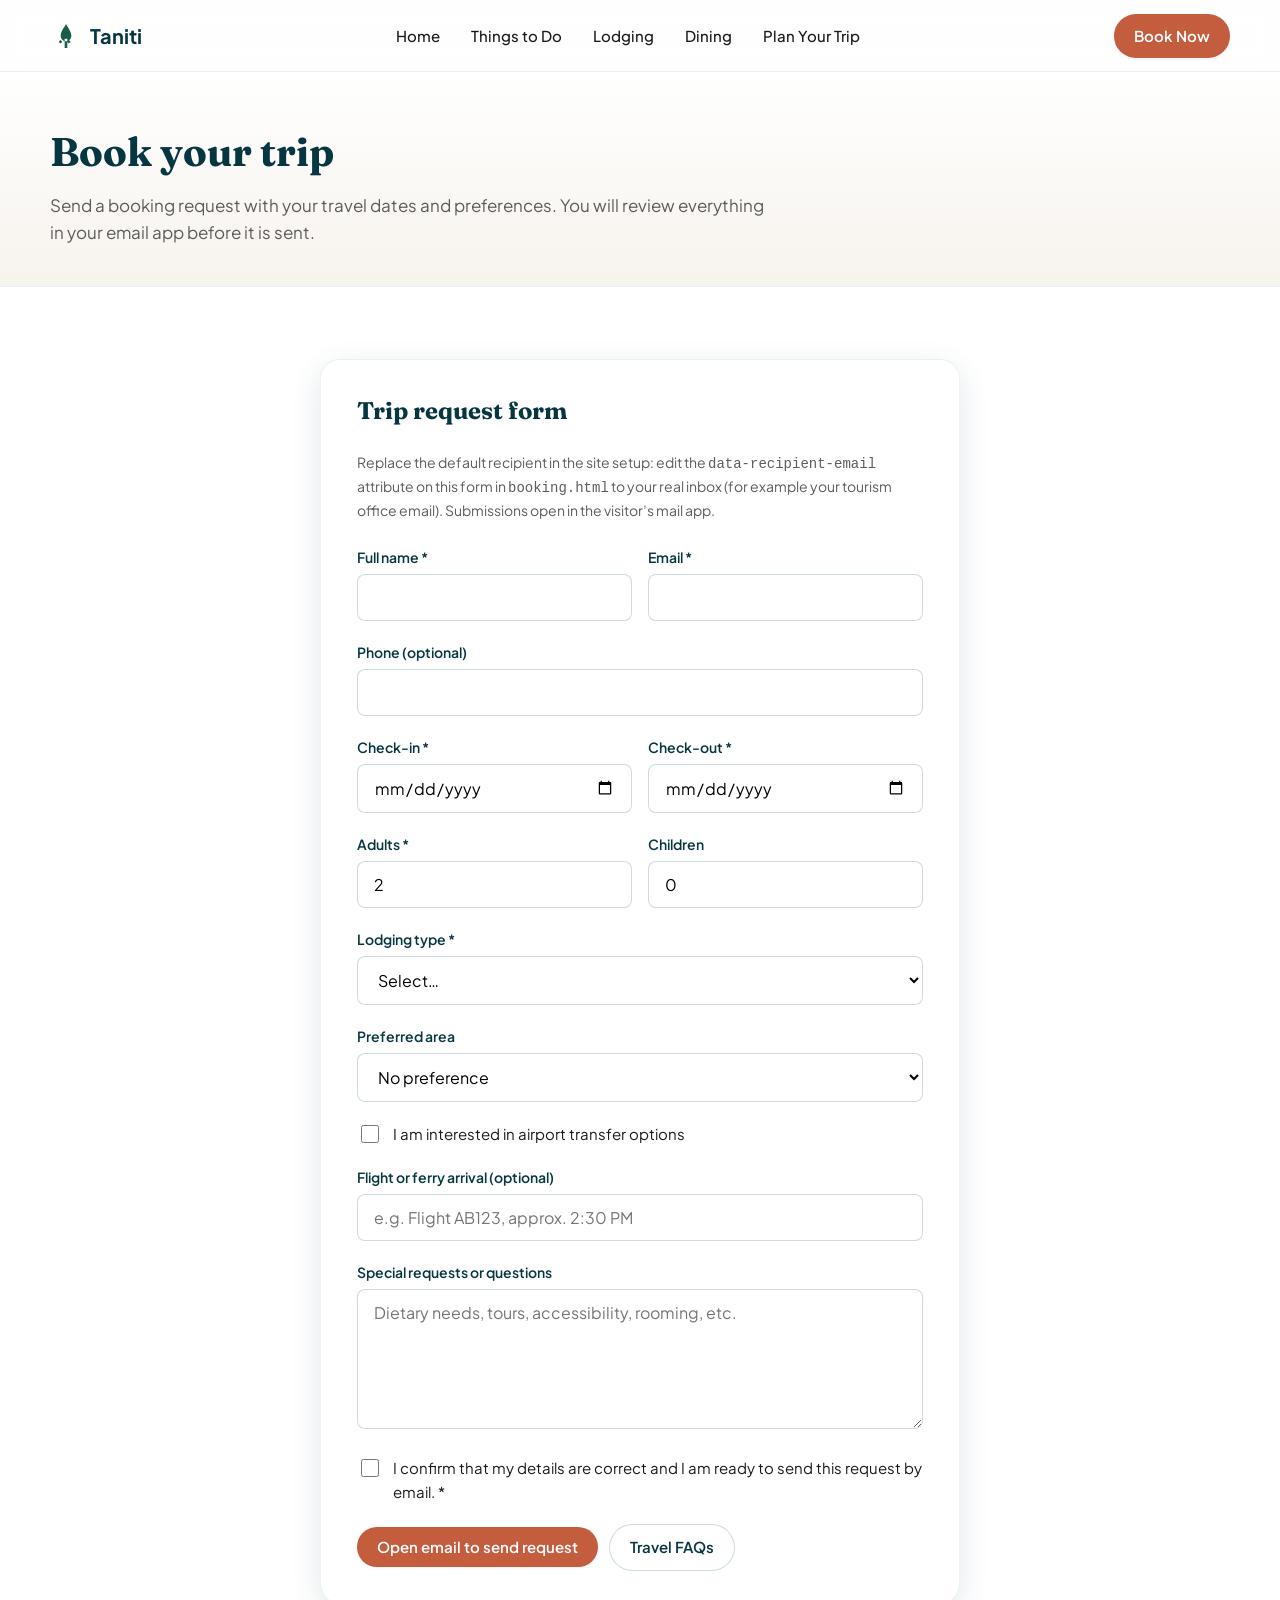
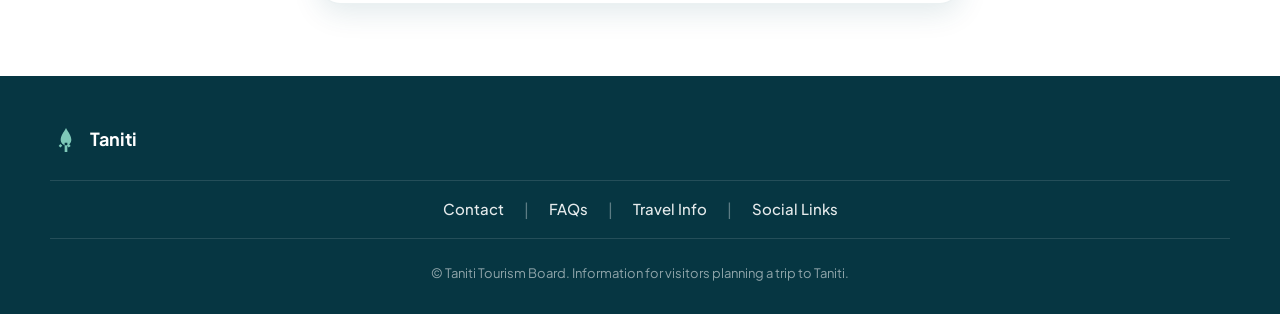
==== booking.html @ 0c88a277 "Add booking form page and wire Book Now to booking.html Made-with: Cursor" ====
<!DOCTYPE html>
<html lang="en">
  <head>
    <meta charset="UTF-8" />
    <meta name="viewport" content="width=device-width, initial-scale=1" />
    <title>Book Your Trip to Taniti — Lodging &amp; Travel Request</title>
    <meta
      name="description"
      content="Request dates, lodging, and airport transfer for your Taniti visit. Submit a booking inquiry to the Taniti Tourism Board."
    />
    <link rel="canonical" href="https://www.taniti.travel/booking.html" />
    <meta property="og:title" content="Book your Taniti trip" />
    <meta property="og:type" content="website" />
    <meta name="theme-color" content="#0c4a5c" />
    <link rel="preconnect" href="https://fonts.googleapis.com" />
    <link rel="preconnect" href="https://fonts.gstatic.com" crossorigin />
    <link
      href="https://fonts.googleapis.com/css2?family=Fraunces:opsz,wght@9..144,500;9..144,600&family=Plus+Jakarta+Sans:wght@400;500;600;700&display=swap"
      rel="stylesheet"
    />
    <link rel="stylesheet" href="css/styles.css" />
  </head>
  <body>
    <a class="skip-link" href="#main">Skip to main content</a>

    <header class="site-header">
      <div class="container header-inner">
        <a class="logo" href="index.html" aria-label="Taniti home">
          <svg class="logo-icon" viewBox="0 0 24 24" fill="currentColor" aria-hidden="true">
            <path
              d="M12 3c-1.5 3-4 5.5-4 9a4 4 0 108 0c0-3.5-2.5-6-4-9zm-1 11h2v7h-2v-7zm-4.5 2.5l1.5 1.2 1.2-1.5-1.5-1.2-1.2 1.5zm9 0l-1.2-1.5-1.5 1.2 1.2 1.5 1.5-1.2z"
            />
          </svg>
          Taniti
        </a>
        <nav class="nav-primary" aria-label="Main">
          <a href="index.html">Home</a>
          <a href="things-to-do.html">Things to Do</a>
          <a href="lodging.html">Lodging</a>
          <a href="dining.html">Dining</a>
          <a href="plan-trip.html">Plan Your Trip</a>
        </nav>
        <div class="header-actions">
          <a class="btn btn-primary" href="booking.html">Book Now</a>
          <button
            type="button"
            class="menu-toggle"
            aria-expanded="false"
            aria-controls="mobile-nav"
            aria-label="Open menu"
          >
            <svg width="22" height="22" viewBox="0 0 24 24" fill="none" stroke="currentColor" stroke-width="2" aria-hidden="true">
              <path d="M4 6h16M4 12h16M4 18h16" />
            </svg>
          </button>
        </div>
      </div>
      <nav id="mobile-nav" class="mobile-drawer" aria-label="Mobile">
        <a href="index.html">Home</a>
        <a href="things-to-do.html">Things to Do</a>
        <a href="lodging.html">Lodging</a>
        <a href="dining.html">Dining</a>
        <a href="plan-trip.html">Plan Your Trip</a>
        <a class="btn btn-primary" href="booking.html" style="margin-top: 0.5rem; text-align: center">Book Now</a>
      </nav>
    </header>

    <main id="main">
      <div class="page-hero">
        <div class="container">
          <h1>Book your trip</h1>
          <p class="lead">
            Send a booking request with your travel dates and preferences. You will review everything in your email app before it is sent.
          </p>
        </div>
      </div>

      <section class="section section-alt" aria-labelledby="booking-form-title">
        <div class="container">
          <div class="booking-form-card">
            <h2 id="booking-form-title" class="prose" style="margin-top: 0; font-family: var(--font-display); color: var(--color-ocean-deep)">
              Trip request form
            </h2>
            <p class="form-hint">
              Replace the default recipient in the site setup: edit the <code>data-recipient-email</code> attribute on this form in
              <code>booking.html</code> to your real inbox (for example your tourism office email). Submissions open in the visitor’s mail app.
            </p>

            <div id="booking-form-alert" class="form-alert" hidden tabindex="-1"></div>

            <!-- Change the email below to where booking requests should go -->
            <form
              id="booking-form"
              data-recipient-email="bookings@taniti.gov"
              novalidate
              aria-describedby="booking-form-title"
            >
              <div class="form-row-2">
                <div class="form-group">
                  <label for="full_name">Full name *</label>
                  <input id="full_name" name="full_name" type="text" autocomplete="name" required maxlength="120" />
                  <span id="full_name-error" class="field-error" hidden></span>
                </div>
                <div class="form-group">
                  <label for="email">Email *</label>
                  <input id="email" name="email" type="email" autocomplete="email" required maxlength="120" />
                  <span id="email-error" class="field-error" hidden></span>
                </div>
              </div>

              <div class="form-group">
                <label for="phone">Phone (optional)</label>
                <input id="phone" name="phone" type="tel" autocomplete="tel" maxlength="40" />
                <span id="phone-error" class="field-error" hidden></span>
              </div>

              <div class="form-row-2">
                <div class="form-group">
                  <label for="check_in">Check-in *</label>
                  <input id="check_in" name="check_in" type="date" required />
                  <span id="check_in-error" class="field-error" hidden></span>
                </div>
                <div class="form-group">
                  <label for="check_out">Check-out *</label>
                  <input id="check_out" name="check_out" type="date" required />
                  <span id="check_out-error" class="field-error" hidden></span>
                </div>
              </div>

              <div class="form-row-2">
                <div class="form-group">
                  <label for="adults">Adults *</label>
                  <input id="adults" name="adults" type="number" min="1" max="20" value="2" required />
                  <span id="adults-error" class="field-error" hidden></span>
                </div>
                <div class="form-group">
                  <label for="children">Children</label>
                  <input id="children" name="children" type="number" min="0" max="20" value="0" />
                  <span id="children-error" class="field-error" hidden></span>
                </div>
              </div>

              <div class="form-group">
                <label for="lodging_type">Lodging type *</label>
                <select id="lodging_type" name="lodging_type" required>
                  <option value="">Select…</option>
                  <option value="Hostel">Hostel</option>
                  <option value="Small hotel / family hotel">Small hotel / family hotel</option>
                  <option value="Bed &amp; breakfast">Bed &amp; breakfast</option>
                  <option value="Mid-range hotel">Mid-range hotel</option>
                  <option value="Resort (four-star)">Resort (four-star)</option>
                  <option value="No preference — please advise">No preference — please advise</option>
                </select>
                <span id="lodging_type-error" class="field-error" hidden></span>
              </div>

              <div class="form-group">
                <label for="area_preference">Preferred area</label>
                <select id="area_preference" name="area_preference">
                  <option value="No preference">No preference</option>
                  <option value="Taniti City / Yellow Leaf Bay">Taniti City / Yellow Leaf Bay</option>
                  <option value="Merritton Landing">Merritton Landing</option>
                  <option value="Near airport">Near airport</option>
                  <option value="Quieter / outside town">Quieter / outside town</option>
                </select>
              </div>

              <div class="form-check">
                <input id="airport_transfer" name="airport_transfer" type="checkbox" value="yes" />
                <label for="airport_transfer">I am interested in airport transfer options</label>
              </div>

              <div class="form-group">
                <label for="arrival_info">Flight or ferry arrival (optional)</label>
                <input
                  id="arrival_info"
                  name="arrival_info"
                  type="text"
                  maxlength="200"
                  placeholder="e.g. Flight AB123, approx. 2:30 PM"
                />
              </div>

              <div class="form-group">
                <label for="requests">Special requests or questions</label>
                <textarea id="requests" name="requests" maxlength="800" placeholder="Dietary needs, tours, accessibility, rooming, etc."></textarea>
              </div>

              <div class="form-check">
                <input id="consent" name="consent" type="checkbox" value="yes" required />
                <label for="consent">I confirm that my details are correct and I am ready to send this request by email. *</label>
              </div>

              <button type="submit" class="btn btn-primary">Open email to send request</button>
              <a class="btn btn-secondary" href="faq.html" style="margin-left: 0.5rem">Travel FAQs</a>
            </form>

            <div id="booking-summary-fallback" class="booking-summary-fallback" hidden>
              <p style="margin: 0 0 0.5rem; font-weight: 600; font-size: 0.875rem">Request summary</p>
              <pre id="booking-summary-text"></pre>
              <button type="button" class="btn btn-secondary" id="booking-copy-summary">Copy request text</button>
            </div>
          </div>
        </div>
      </section>
    </main>

    <footer class="site-footer">
      <div class="container">
        <a class="footer-brand" href="index.html">
          <svg class="logo-icon" viewBox="0 0 24 24" fill="currentColor" aria-hidden="true" style="color: #7ec8b8">
            <path
              d="M12 3c-1.5 3-4 5.5-4 9a4 4 0 108 0c0-3.5-2.5-6-4-9zm-1 11h2v7h-2v-7zm-4.5 2.5l1.5 1.2 1.2-1.5-1.5-1.2-1.2 1.5zm9 0l-1.2-1.5-1.5 1.2 1.2 1.5 1.5-1.2z"
            />
          </svg>
          Taniti
        </a>
        <nav class="footer-nav" aria-label="Footer">
          <a href="contact.html">Contact</a>
          <span class="sep" aria-hidden="true">|</span>
          <a href="faq.html">FAQs</a>
          <span class="sep" aria-hidden="true">|</span>
          <a href="faq.html#travel">Travel Info</a>
          <span class="sep" aria-hidden="true">|</span>
          <a href="contact.html#social">Social Links</a>
        </nav>
        <p class="footer-copy">© Taniti Tourism Board. Information for visitors planning a trip to Taniti.</p>
      </div>
    </footer>

    <script src="js/main.js"></script>
    <script src="js/booking.js"></script>
  </body>
</html>
---- css/styles.css ----
/* Taniti — design system: ocean, sand, jungle, warm accent */
:root {
  --color-ocean: #0c4a5c;
  --color-ocean-deep: #063642;
  --color-sand: #f7f3ed;
  --color-sand-dark: #e8dfd2;
  --color-jungle: #1a5c4a;
  --color-jungle-light: #2d7a62;
  --color-accent: #c45c3e;
  --color-accent-hover: #a84d32;
  --color-text: #1a1a1a;
  --color-text-muted: #5c5c5c;
  --color-white: #ffffff;
  --font-sans: "Plus Jakarta Sans", system-ui, -apple-system, sans-serif;
  --font-display: "Fraunces", Georgia, serif;
  --radius-sm: 8px;
  --radius-md: 14px;
  --radius-lg: 20px;
  --radius-pill: 999px;
  --shadow-sm: 0 1px 3px rgba(12, 74, 92, 0.08);
  --shadow-md: 0 8px 30px rgba(12, 74, 92, 0.12);
  --shadow-lg: 0 20px 50px rgba(12, 74, 92, 0.18);
  --header-height: 72px;
  --transition: 0.22s ease;
}

*,
*::before,
*::after {
  box-sizing: border-box;
}

html {
  scroll-behavior: smooth;
}

@media (prefers-reduced-motion: reduce) {
  html {
    scroll-behavior: auto;
  }

  *,
  *::before,
  *::after {
    animation-duration: 0.01ms !important;
    animation-iteration-count: 1 !important;
    transition-duration: 0.01ms !important;
  }
}

body {
  margin: 0;
  font-family: var(--font-sans);
  font-size: 1rem;
  line-height: 1.6;
  color: var(--color-text);
  background: var(--color-sand);
  -webkit-font-smoothing: antialiased;
}

img {
  max-width: 100%;
  height: auto;
  display: block;
}

a {
  color: var(--color-ocean);
  text-decoration-thickness: 1px;
  text-underline-offset: 0.2em;
}

a:hover {
  color: var(--color-jungle);
}

:focus-visible {
  outline: 3px solid var(--color-jungle-light);
  outline-offset: 2px;
}

.skip-link {
  position: absolute;
  top: -100px;
  left: 1rem;
  z-index: 10000;
  padding: 0.75rem 1.25rem;
  background: var(--color-ocean);
  color: var(--color-white);
  font-weight: 600;
  border-radius: var(--radius-sm);
  text-decoration: none;
}

.skip-link:focus {
  top: 1rem;
}

.container {
  width: min(1180px, 100% - 2rem);
  margin-inline: auto;
}

/* Header */
.site-header {
  position: sticky;
  top: 0;
  z-index: 1000;
  height: var(--header-height);
  background: rgba(255, 255, 255, 0.92);
  backdrop-filter: blur(12px);
  border-bottom: 1px solid rgba(12, 74, 92, 0.08);
}

.header-inner {
  display: flex;
  align-items: center;
  justify-content: space-between;
  height: var(--header-height);
  gap: 1rem;
}

.logo {
  display: flex;
  align-items: center;
  gap: 0.5rem;
  font-weight: 700;
  font-size: 1.25rem;
  color: var(--color-ocean-deep);
  text-decoration: none;
}

.logo:hover {
  color: var(--color-ocean);
}

.logo-icon {
  width: 32px;
  height: 32px;
  color: var(--color-jungle);
}

.nav-primary {
  display: none;
  align-items: center;
  gap: 0.25rem;
}

@media (min-width: 900px) {
  .nav-primary {
    display: flex;
  }
}

.nav-primary a {
  padding: 0.5rem 0.85rem;
  border-radius: var(--radius-pill);
  font-size: 0.9375rem;
  font-weight: 500;
  color: var(--color-text);
  text-decoration: none;
}

.nav-primary a:hover,
.nav-primary a[aria-current="page"] {
  background: var(--color-sand-dark);
  color: var(--color-ocean-deep);
}

.header-actions {
  display: flex;
  align-items: center;
  gap: 0.75rem;
}

.btn {
  display: inline-flex;
  align-items: center;
  justify-content: center;
  gap: 0.5rem;
  padding: 0.65rem 1.25rem;
  font-family: inherit;
  font-size: 0.9375rem;
  font-weight: 600;
  border-radius: var(--radius-pill);
  border: none;
  cursor: pointer;
  text-decoration: none;
  transition: background var(--transition), color var(--transition), transform var(--transition), box-shadow var(--transition);
}

.btn:active {
  transform: scale(0.98);
}

.btn-primary {
  background: var(--color-accent);
  color: var(--color-white);
  box-shadow: var(--shadow-sm);
}

.btn-primary:hover {
  background: var(--color-accent-hover);
  color: var(--color-white);
}

.btn-secondary {
  background: var(--color-white);
  color: var(--color-ocean-deep);
  border: 1px solid rgba(12, 74, 92, 0.2);
}

.btn-secondary:hover {
  background: var(--color-sand);
  border-color: var(--color-ocean);
}

.btn-ghost {
  background: transparent;
  color: var(--color-ocean);
}

.menu-toggle {
  display: flex;
  align-items: center;
  justify-content: center;
  width: 44px;
  height: 44px;
  padding: 0;
  border: none;
  border-radius: var(--radius-sm);
  background: var(--color-sand-dark);
  color: var(--color-ocean-deep);
  cursor: pointer;
}

.menu-toggle[aria-expanded="true"] {
  background: var(--color-ocean);
  color: var(--color-white);
}

@media (min-width: 900px) {
  .menu-toggle {
    display: none;
  }
}

.mobile-drawer {
  display: none;
  position: fixed;
  inset: var(--header-height) 0 0 0;
  background: var(--color-white);
  padding: 1.5rem;
  flex-direction: column;
  gap: 0.25rem;
  z-index: 999;
  overflow-y: auto;
  box-shadow: var(--shadow-lg);
}

.mobile-drawer.is-open {
  display: flex;
}

.mobile-drawer a {
  padding: 0.85rem 1rem;
  border-radius: var(--radius-md);
  font-weight: 600;
  color: var(--color-text);
  text-decoration: none;
}

.mobile-drawer a:hover,
.mobile-drawer a:focus {
  background: var(--color-sand);
}

/* Hero */
.hero {
  position: relative;
  min-height: min(85vh, 720px);
  display: flex;
  align-items: center;
  justify-content: center;
  text-align: center;
  color: var(--color-white);
  padding: 4rem 1rem;
}

.hero-bg {
  position: absolute;
  inset: 0;
  background: var(--color-ocean-deep) center / cover no-repeat;
}

.hero-bg::after {
  content: "";
  position: absolute;
  inset: 0;
  background: linear-gradient(
    180deg,
    rgba(6, 54, 66, 0.45) 0%,
    rgba(6, 54, 66, 0.65) 100%
  );
}

.hero-content {
  position: relative;
  z-index: 1;
  max-width: 720px;
}

.hero h1 {
  margin: 0 0 0.75rem;
  font-family: var(--font-display);
  font-size: clamp(2.25rem, 5vw, 3.75rem);
  font-weight: 600;
  line-height: 1.15;
  letter-spacing: -0.02em;
  text-shadow: 0 2px 24px rgba(0, 0, 0, 0.25);
}

.hero .tagline {
  margin: 0 0 2rem;
  font-size: clamp(1.05rem, 2vw, 1.25rem);
  font-weight: 500;
  opacity: 0.95;
  max-width: 32ch;
  margin-inline: auto;
}

.hero-ctas {
  display: flex;
  flex-wrap: wrap;
  gap: 1rem;
  justify-content: center;
}

.hero-ctas .btn-primary {
  background: var(--color-white);
  color: var(--color-ocean-deep);
}

.hero-ctas .btn-primary:hover {
  background: var(--color-sand);
  color: var(--color-ocean-deep);
}

.hero-ctas .btn-secondary {
  background: transparent;
  color: var(--color-white);
  border-color: rgba(255, 255, 255, 0.55);
}

.hero-ctas .btn-secondary:hover {
  background: rgba(255, 255, 255, 0.12);
  border-color: var(--color-white);
}

/* Category bar */
.category-bar-wrap {
  margin-top: -2.5rem;
  position: relative;
  z-index: 2;
  padding: 0 1rem;
}

.category-bar {
  max-width: 800px;
  margin-inline: auto;
  background: var(--color-white);
  border-radius: var(--radius-lg);
  box-shadow: var(--shadow-md);
  display: flex;
  flex-wrap: wrap;
  align-items: stretch;
  justify-content: space-around;
  padding: 0.5rem;
  gap: 0.25rem;
}

.category-item {
  flex: 1 1 120px;
  min-width: 0;
  display: flex;
  flex-direction: column;
  align-items: center;
  gap: 0.35rem;
  padding: 1rem 0.75rem;
  border-radius: var(--radius-md);
  text-decoration: none;
  color: var(--color-text);
  transition: background var(--transition), transform var(--transition);
}

.category-item:hover,
.category-item:focus-visible {
  background: var(--color-sand);
  transform: translateY(-2px);
}

.category-item svg {
  width: 28px;
  height: 28px;
  color: var(--color-jungle);
}

.category-item span {
  font-size: 0.8125rem;
  font-weight: 600;
}

.category-divider {
  width: 1px;
  background: var(--color-sand-dark);
  align-self: stretch;
  margin: 0.75rem 0;
}

@media (max-width: 600px) {
  .category-divider {
    display: none;
  }
}

/* Sections */
.section {
  padding: 4.5rem 0;
}

.section-alt {
  background: var(--color-white);
}

.section-head {
  text-align: center;
  margin-bottom: 2.75rem;
}

.section-head h2 {
  margin: 0;
  font-family: var(--font-display);
  font-size: clamp(1.75rem, 3vw, 2.25rem);
  font-weight: 600;
  color: var(--color-ocean-deep);
}

.section-head .rule {
  width: 64px;
  height: 3px;
  background: linear-gradient(90deg, var(--color-jungle), var(--color-accent));
  margin: 1rem auto 0;
  border-radius: var(--radius-pill);
}

.section-intro {
  max-width: 72ch;
  margin: 0 auto 2.5rem;
  color: var(--color-text-muted);
  font-size: 1.0625rem;
}

/* Card grids */
.card-grid-3 {
  display: grid;
  grid-template-columns: repeat(3, 1fr);
  gap: 1.5rem;
}

@media (max-width: 768px) {
  .card-grid-3 {
    grid-template-columns: 1fr;
  }
}

.info-card {
  background: var(--color-white);
  border-radius: var(--radius-lg);
  overflow: hidden;
  box-shadow: var(--shadow-sm);
  transition: box-shadow var(--transition), transform var(--transition);
}

.info-card:hover {
  box-shadow: var(--shadow-md);
  transform: translateY(-4px);
}

.info-card figure {
  margin: 0;
  aspect-ratio: 4 / 3;
  overflow: hidden;
}

.info-card img {
  width: 100%;
  height: 100%;
  object-fit: cover;
  transition: transform 0.5s ease;
}

.info-card:hover img {
  transform: scale(1.05);
}

.info-card .card-body {
  padding: 1.25rem 1.35rem 1.5rem;
}

.info-card h3 {
  margin: 0 0 0.35rem;
  font-size: 1.125rem;
  color: var(--color-ocean-deep);
}

.info-card p {
  margin: 0;
  font-size: 0.9375rem;
  color: var(--color-text-muted);
}

.info-card a.card-link {
  display: inline-block;
  margin-top: 0.75rem;
  font-weight: 600;
  font-size: 0.875rem;
  text-decoration: none;
  color: var(--color-jungle);
}

.info-card a.card-link:hover {
  text-decoration: underline;
}

/* Featured split */
.featured-split {
  display: grid;
  grid-template-columns: 1fr 1.35fr;
  gap: 2.5rem;
  align-items: start;
}

@media (max-width: 900px) {
  .featured-split {
    grid-template-columns: 1fr;
  }
}

.featured-aside {
  background: linear-gradient(145deg, var(--color-sand) 0%, var(--color-white) 100%);
  padding: 2rem;
  border-radius: var(--radius-lg);
  box-shadow: var(--shadow-sm);
  border: 1px solid rgba(12, 74, 92, 0.06);
}

.featured-aside h3 {
  margin: 0 0 1rem;
  font-size: 1.25rem;
  color: var(--color-ocean-deep);
}

.featured-aside ul {
  margin: 0 0 1.5rem;
  padding-left: 1.25rem;
  color: var(--color-text-muted);
}

.featured-aside li {
  margin-bottom: 0.5rem;
}

.featured-aside li a {
  font-weight: 600;
  color: var(--color-ocean);
  text-decoration: none;
}

.featured-aside li a:hover {
  text-decoration: underline;
}

.mini-card-grid {
  display: grid;
  grid-template-columns: repeat(3, 1fr);
  gap: 1rem;
}

@media (max-width: 768px) {
  .mini-card-grid {
    grid-template-columns: 1fr;
  }
}

.mini-card {
  background: var(--color-white);
  border-radius: var(--radius-md);
  overflow: hidden;
  box-shadow: var(--shadow-sm);
  transition: box-shadow var(--transition), transform var(--transition);
}

.mini-card:hover {
  box-shadow: var(--shadow-md);
  transform: translateY(-2px);
}

.mini-card figure {
  margin: 0;
  aspect-ratio: 1;
  overflow: hidden;
}

.mini-card img {
  width: 100%;
  height: 100%;
  object-fit: cover;
}

.mini-card .mini-body {
  padding: 0.85rem 1rem 1.1rem;
}

.mini-card h4 {
  margin: 0 0 0.25rem;
  font-size: 0.9375rem;
}

.mini-card p {
  margin: 0;
  font-size: 0.8125rem;
  color: var(--color-text-muted);
}

/* Content pages */
.page-hero {
  padding: 3rem 0 2.5rem;
  background: linear-gradient(180deg, var(--color-white) 0%, var(--color-sand) 100%);
  border-bottom: 1px solid rgba(12, 74, 92, 0.08);
}

.page-hero h1 {
  margin: 0 0 0.5rem;
  font-family: var(--font-display);
  font-size: clamp(1.85rem, 3.5vw, 2.5rem);
  color: var(--color-ocean-deep);
}

.page-hero .lead {
  margin: 0;
  max-width: 60ch;
  color: var(--color-text-muted);
  font-size: 1.0625rem;
}

.prose {
  max-width: 72ch;
}

.prose h2 {
  font-family: var(--font-display);
  font-size: 1.5rem;
  color: var(--color-ocean-deep);
  margin: 2.25rem 0 0.75rem;
}

.prose h2:first-child {
  margin-top: 0;
}

.prose p {
  margin: 0 0 1rem;
  color: var(--color-text);
}

.prose ul {
  margin: 0 0 1rem;
  padding-left: 1.25rem;
  color: var(--color-text);
}

.prose li {
  margin-bottom: 0.35rem;
}

.content-with-media {
  display: grid;
  grid-template-columns: 1fr 1fr;
  gap: 2rem;
  align-items: start;
  margin: 2rem 0;
}

@media (max-width: 768px) {
  .content-with-media {
    grid-template-columns: 1fr;
  }
}

.media-round {
  border-radius: var(--radius-lg);
  overflow: hidden;
  box-shadow: var(--shadow-md);
}

.media-round img {
  width: 100%;
  aspect-ratio: 4 / 3;
  object-fit: cover;
}

/* FAQ */
.faq-list {
  max-width: 800px;
  margin: 0 auto;
}

.faq-item {
  border-bottom: 1px solid rgba(12, 74, 92, 0.1);
}

.faq-item button {
  width: 100%;
  display: flex;
  align-items: center;
  justify-content: space-between;
  gap: 1rem;
  padding: 1.15rem 0;
  font-family: inherit;
  font-size: 1rem;
  font-weight: 600;
  text-align: left;
  background: none;
  border: none;
  color: var(--color-ocean-deep);
  cursor: pointer;
}

.faq-item button:hover {
  color: var(--color-jungle);
}

.faq-item button .chevron {
  flex-shrink: 0;
  transition: transform var(--transition);
}

.faq-item button[aria-expanded="true"] .chevron {
  transform: rotate(180deg);
}

.faq-panel {
  padding: 0 0 1.15rem;
  color: var(--color-text-muted);
  display: none;
}

.faq-panel.is-open {
  display: block;
}

/* Contact */
.contact-grid {
  display: grid;
  grid-template-columns: 1fr 1fr;
  gap: 2.5rem;
}

@media (max-width: 768px) {
  .contact-grid {
    grid-template-columns: 1fr;
  }
}

.form-group {
  margin-bottom: 1.25rem;
}

.form-group label {
  display: block;
  font-weight: 600;
  font-size: 0.875rem;
  margin-bottom: 0.35rem;
  color: var(--color-ocean-deep);
}

.form-group input,
.form-group textarea {
  width: 100%;
  padding: 0.75rem 1rem;
  font-family: inherit;
  font-size: 1rem;
  border: 1px solid rgba(12, 74, 92, 0.2);
  border-radius: var(--radius-sm);
  background: var(--color-white);
}

.form-group textarea {
  min-height: 140px;
  resize: vertical;
}

.form-group select {
  width: 100%;
  padding: 0.75rem 1rem;
  font-family: inherit;
  font-size: 1rem;
  border: 1px solid rgba(12, 74, 92, 0.2);
  border-radius: var(--radius-sm);
  background: var(--color-white);
  cursor: pointer;
}

.form-group input:focus,
.form-group textarea:focus,
.form-group select:focus {
  outline: none;
  border-color: var(--color-jungle);
  box-shadow: 0 0 0 3px rgba(26, 92, 74, 0.2);
}

.form-group input.is-invalid,
.form-group select.is-invalid,
.form-group textarea.is-invalid {
  border-color: #b42318;
}

.field-error {
  display: block;
  margin-top: 0.35rem;
  font-size: 0.8125rem;
  font-weight: 600;
  color: #b42318;
}

.field-error[hidden] {
  display: none;
}

.form-alert {
  padding: 1rem 1.25rem;
  border-radius: var(--radius-md);
  font-size: 0.9375rem;
  font-weight: 500;
  margin-bottom: 1.25rem;
  outline: none;
}

.form-alert--error {
  background: #fef3f2;
  color: #7a271a;
  border: 1px solid #fecdca;
}

.form-alert--success {
  background: #ecfdf3;
  color: #054f31;
  border: 1px solid #a6f4c5;
}

.form-row-2 {
  display: grid;
  grid-template-columns: 1fr 1fr;
  gap: 1rem;
}

@media (max-width: 600px) {
  .form-row-2 {
    grid-template-columns: 1fr;
  }
}

.booking-form-card {
  max-width: 640px;
  margin: 0 auto;
  background: var(--color-white);
  padding: 2rem 2.25rem;
  border-radius: var(--radius-lg);
  box-shadow: var(--shadow-md);
  border: 1px solid rgba(12, 74, 92, 0.08);
}

.booking-form-card .form-hint {
  font-size: 0.875rem;
  color: var(--color-text-muted);
  margin: 0 0 1.5rem;
}

.booking-summary-fallback {
  margin-top: 1.5rem;
  padding: 1rem;
  background: var(--color-sand);
  border-radius: var(--radius-md);
  border: 1px solid rgba(12, 74, 92, 0.1);
}

.booking-summary-fallback pre {
  margin: 0 0 1rem;
  white-space: pre-wrap;
  word-break: break-word;
  font-size: 0.8125rem;
  line-height: 1.5;
  max-height: 220px;
  overflow: auto;
}

.form-check {
  display: flex;
  align-items: flex-start;
  gap: 0.65rem;
  margin-bottom: 1.25rem;
}

.form-check input {
  width: 1.15rem;
  height: 1.15rem;
  margin-top: 0.2rem;
  flex-shrink: 0;
}

.form-check label {
  font-size: 0.9375rem;
  color: var(--color-text);
  cursor: pointer;
}

.social-links {
  display: flex;
  flex-wrap: wrap;
  gap: 0.75rem;
  margin-top: 1rem;
}

.social-links a {
  display: inline-flex;
  align-items: center;
  padding: 0.5rem 1rem;
  background: var(--color-white);
  border-radius: var(--radius-pill);
  font-size: 0.875rem;
  font-weight: 600;
  text-decoration: none;
  color: var(--color-ocean);
  border: 1px solid rgba(12, 74, 92, 0.12);
  box-shadow: var(--shadow-sm);
}

.social-links a:hover {
  border-color: var(--color-jungle);
  color: var(--color-jungle);
}

/* Footer */
.site-footer {
  background: var(--color-ocean-deep);
  color: rgba(255, 255, 255, 0.88);
  padding: 3rem 0 2rem;
  margin-top: 0;
}

.site-footer .footer-brand {
  display: flex;
  align-items: center;
  gap: 0.5rem;
  font-weight: 700;
  font-size: 1.125rem;
  color: var(--color-white);
  text-decoration: none;
  margin-bottom: 1.5rem;
}

.site-footer .footer-brand:hover {
  color: var(--color-sand);
}

.footer-nav {
  display: flex;
  flex-wrap: wrap;
  justify-content: center;
  gap: 0.5rem 1.25rem;
  padding: 1rem 0;
  border-top: 1px solid rgba(255, 255, 255, 0.12);
  border-bottom: 1px solid rgba(255, 255, 255, 0.12);
}

.footer-nav a {
  color: rgba(255, 255, 255, 0.9);
  text-decoration: none;
  font-weight: 500;
  font-size: 0.9375rem;
}

.footer-nav a:hover {
  color: var(--color-white);
  text-decoration: underline;
}

.footer-nav .sep {
  color: rgba(255, 255, 255, 0.35);
  user-select: none;
}

@media (max-width: 500px) {
  .footer-nav .sep {
    display: none;
  }
}

.footer-copy {
  text-align: center;
  margin: 1.5rem 0 0;
  font-size: 0.8125rem;
  color: rgba(255, 255, 255, 0.55);
}
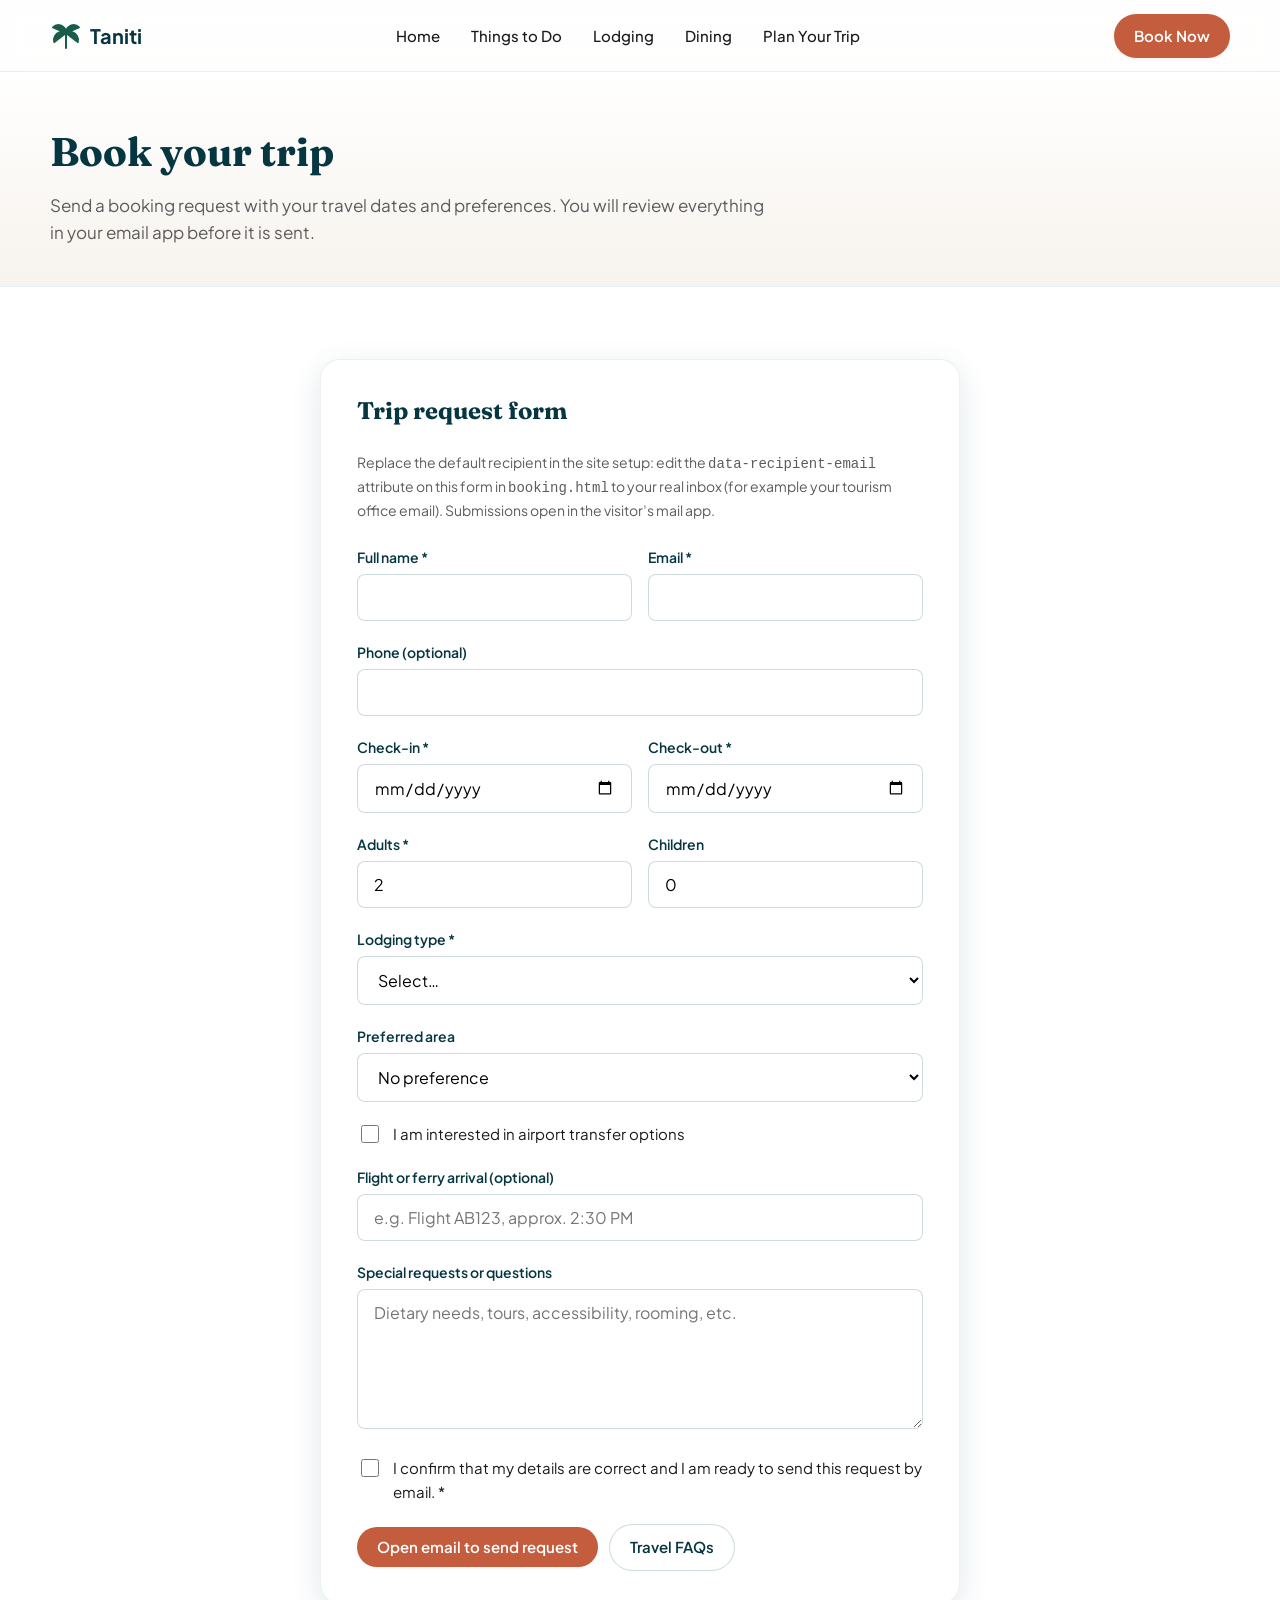
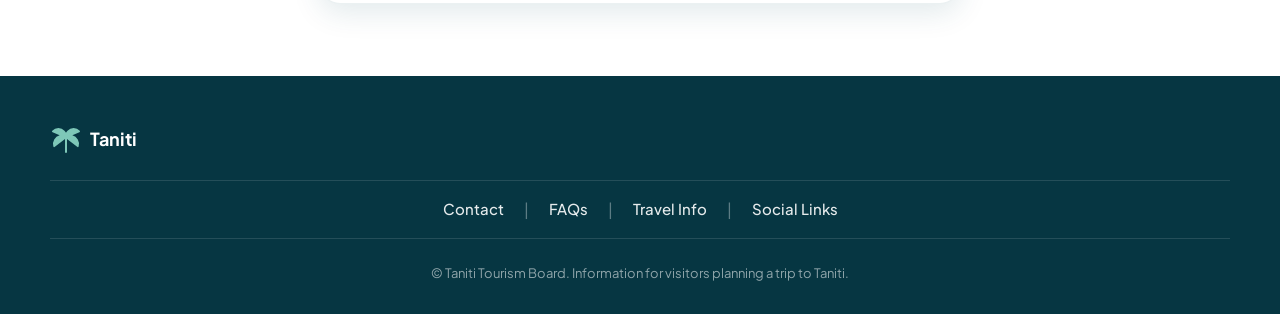
==== commit ea450962: "Mobile nav overlay, palm logo, category bar fork and car icons Made-with: Cursor" ====
--- a/booking.html
+++ b/booking.html
@@ -26,9 +26,9 @@
     <header class="site-header">
       <div class="container header-inner">
         <a class="logo" href="index.html" aria-label="Taniti home">
-          <svg class="logo-icon" viewBox="0 0 24 24" fill="currentColor" aria-hidden="true">
+          <svg class="logo-icon" viewBox="0 0 256 256" fill="currentColor" aria-hidden="true">
             <path
-              d="M12 3c-1.5 3-4 5.5-4 9a4 4 0 108 0c0-3.5-2.5-6-4-9zm-1 11h2v7h-2v-7zm-4.5 2.5l1.5 1.2 1.2-1.5-1.5-1.2-1.2 1.5zm9 0l-1.2-1.5-1.5 1.2 1.2 1.5 1.5-1.2z"
+              d="M239.84 60.33a8 8 0 0 1-4.65 5.75L179 90.55a71.42 71.42 0 0 1 43.36 33.21a70.64 70.64 0 0 1 7.2 54.32a8 8 0 0 1-12.56 4.28l-81-61.68V224a8 8 0 0 1-16 0V120.68l-81 61.68a8 8 0 0 1-12.57-4.28a70.64 70.64 0 0 1 7.2-54.32A71.42 71.42 0 0 1 77 90.55L20.81 66.08a8 8 0 0 1-2.6-12.85a66.86 66.86 0 0 1 97.74 0a72.2 72.2 0 0 1 12 17a72.2 72.2 0 0 1 12.05-17a66.86 66.86 0 0 1 97.74 0a8 8 0 0 1 2.1 7.1"
             />
           </svg>
           Taniti
@@ -55,15 +55,17 @@
           </button>
         </div>
       </div>
-      <nav id="mobile-nav" class="mobile-drawer" aria-label="Mobile">
-        <a href="index.html">Home</a>
-        <a href="things-to-do.html">Things to Do</a>
-        <a href="lodging.html">Lodging</a>
-        <a href="dining.html">Dining</a>
-        <a href="plan-trip.html">Plan Your Trip</a>
-        <a class="btn btn-primary" href="booking.html" style="margin-top: 0.5rem; text-align: center">Book Now</a>
-      </nav>
     </header>
+
+    <div id="mobile-nav-backdrop" class="mobile-nav-backdrop" aria-hidden="true"></div>
+    <nav id="mobile-nav" class="mobile-drawer" aria-label="Mobile">
+      <a href="index.html">Home</a>
+      <a href="things-to-do.html">Things to Do</a>
+      <a href="lodging.html">Lodging</a>
+      <a href="dining.html">Dining</a>
+      <a href="plan-trip.html">Plan Your Trip</a>
+      <a class="btn btn-primary mobile-drawer-cta" href="booking.html">Book Now</a>
+    </nav>
 
     <main id="main">
       <div class="page-hero">
@@ -208,9 +210,9 @@
     <footer class="site-footer">
       <div class="container">
         <a class="footer-brand" href="index.html">
-          <svg class="logo-icon" viewBox="0 0 24 24" fill="currentColor" aria-hidden="true" style="color: #7ec8b8">
+          <svg class="logo-icon" viewBox="0 0 256 256" fill="currentColor" aria-hidden="true" style="color: #7ec8b8">
             <path
-              d="M12 3c-1.5 3-4 5.5-4 9a4 4 0 108 0c0-3.5-2.5-6-4-9zm-1 11h2v7h-2v-7zm-4.5 2.5l1.5 1.2 1.2-1.5-1.5-1.2-1.2 1.5zm9 0l-1.2-1.5-1.5 1.2 1.2 1.5 1.5-1.2z"
+              d="M239.84 60.33a8 8 0 0 1-4.65 5.75L179 90.55a71.42 71.42 0 0 1 43.36 33.21a70.64 70.64 0 0 1 7.2 54.32a8 8 0 0 1-12.56 4.28l-81-61.68V224a8 8 0 0 1-16 0V120.68l-81 61.68a8 8 0 0 1-12.57-4.28a70.64 70.64 0 0 1 7.2-54.32A71.42 71.42 0 0 1 77 90.55L20.81 66.08a8 8 0 0 1-2.6-12.85a66.86 66.86 0 0 1 97.74 0a72.2 72.2 0 0 1 12 17a72.2 72.2 0 0 1 12.05-17a66.86 66.86 0 0 1 97.74 0a8 8 0 0 1 2.1 7.1"
             />
           </svg>
           Taniti
--- a/css/styles.css
+++ b/css/styles.css
@@ -226,35 +226,103 @@
   justify-content: center;
   width: 44px;
   height: 44px;
+  min-width: 44px;
+  min-height: 44px;
   padding: 0;
-  border: none;
+  border: 1px solid rgba(12, 74, 92, 0.2);
   border-radius: var(--radius-sm);
   background: var(--color-sand-dark);
   color: var(--color-ocean-deep);
   cursor: pointer;
+  box-shadow: var(--shadow-sm);
+}
+
+.menu-toggle svg {
+  flex-shrink: 0;
 }
 
 .menu-toggle[aria-expanded="true"] {
   background: var(--color-ocean);
+  border-color: var(--color-ocean);
   color: var(--color-white);
+}
+
+@media (max-width: 899px) {
+  .header-inner {
+    gap: 0.65rem;
+  }
+
+  .header-inner .logo {
+    min-width: 0;
+  }
+
+  .header-actions {
+    flex-shrink: 0;
+    gap: 0.45rem;
+  }
+
+  .header-actions .btn-primary {
+    padding: 0.5rem 0.85rem;
+    font-size: 0.8125rem;
+  }
 }
 
 @media (min-width: 900px) {
   .menu-toggle {
     display: none;
   }
+
+  .mobile-nav-backdrop,
+  .mobile-nav-backdrop.is-active {
+    display: none !important;
+  }
+
+  .mobile-drawer,
+  .mobile-drawer.is-open {
+    display: none !important;
+  }
+
+  body.mobile-nav-open {
+    overflow: visible;
+  }
+}
+
+body.mobile-nav-open {
+  overflow: hidden;
+}
+
+.mobile-nav-backdrop {
+  display: none;
+  position: fixed;
+  inset: var(--header-height) 0 0 0;
+  z-index: 900;
+  background: rgba(6, 54, 66, 0.42);
+  -webkit-backdrop-filter: blur(3px);
+  backdrop-filter: blur(3px);
+}
+
+.mobile-nav-backdrop.is-active {
+  display: block;
 }
 
 .mobile-drawer {
   display: none;
   position: fixed;
-  inset: var(--header-height) 0 0 0;
+  left: 0;
+  right: 0;
+  top: var(--header-height);
+  bottom: 0;
+  z-index: 910;
+  max-height: calc(100vh - var(--header-height));
+  padding: 1rem 1.25rem;
+  padding-bottom: max(1.25rem, env(safe-area-inset-bottom, 0px));
   background: var(--color-white);
-  padding: 1.5rem;
+  border-top: 1px solid rgba(12, 74, 92, 0.1);
   flex-direction: column;
-  gap: 0.25rem;
-  z-index: 999;
+  gap: 0.2rem;
+  overflow-x: hidden;
   overflow-y: auto;
+  -webkit-overflow-scrolling: touch;
   box-shadow: var(--shadow-lg);
 }
 
@@ -262,17 +330,24 @@
   display: flex;
 }
 
-.mobile-drawer a {
-  padding: 0.85rem 1rem;
+.mobile-drawer a:not(.btn) {
+  padding: 0.9rem 1rem;
   border-radius: var(--radius-md);
   font-weight: 600;
+  font-size: 1rem;
   color: var(--color-text);
   text-decoration: none;
 }
 
-.mobile-drawer a:hover,
-.mobile-drawer a:focus {
+.mobile-drawer a:not(.btn):hover,
+.mobile-drawer a:not(.btn):focus {
   background: var(--color-sand);
+}
+
+.mobile-drawer .mobile-drawer-cta {
+  margin-top: 0.75rem;
+  text-align: center;
+  align-self: stretch;
 }
 
 /* Hero */
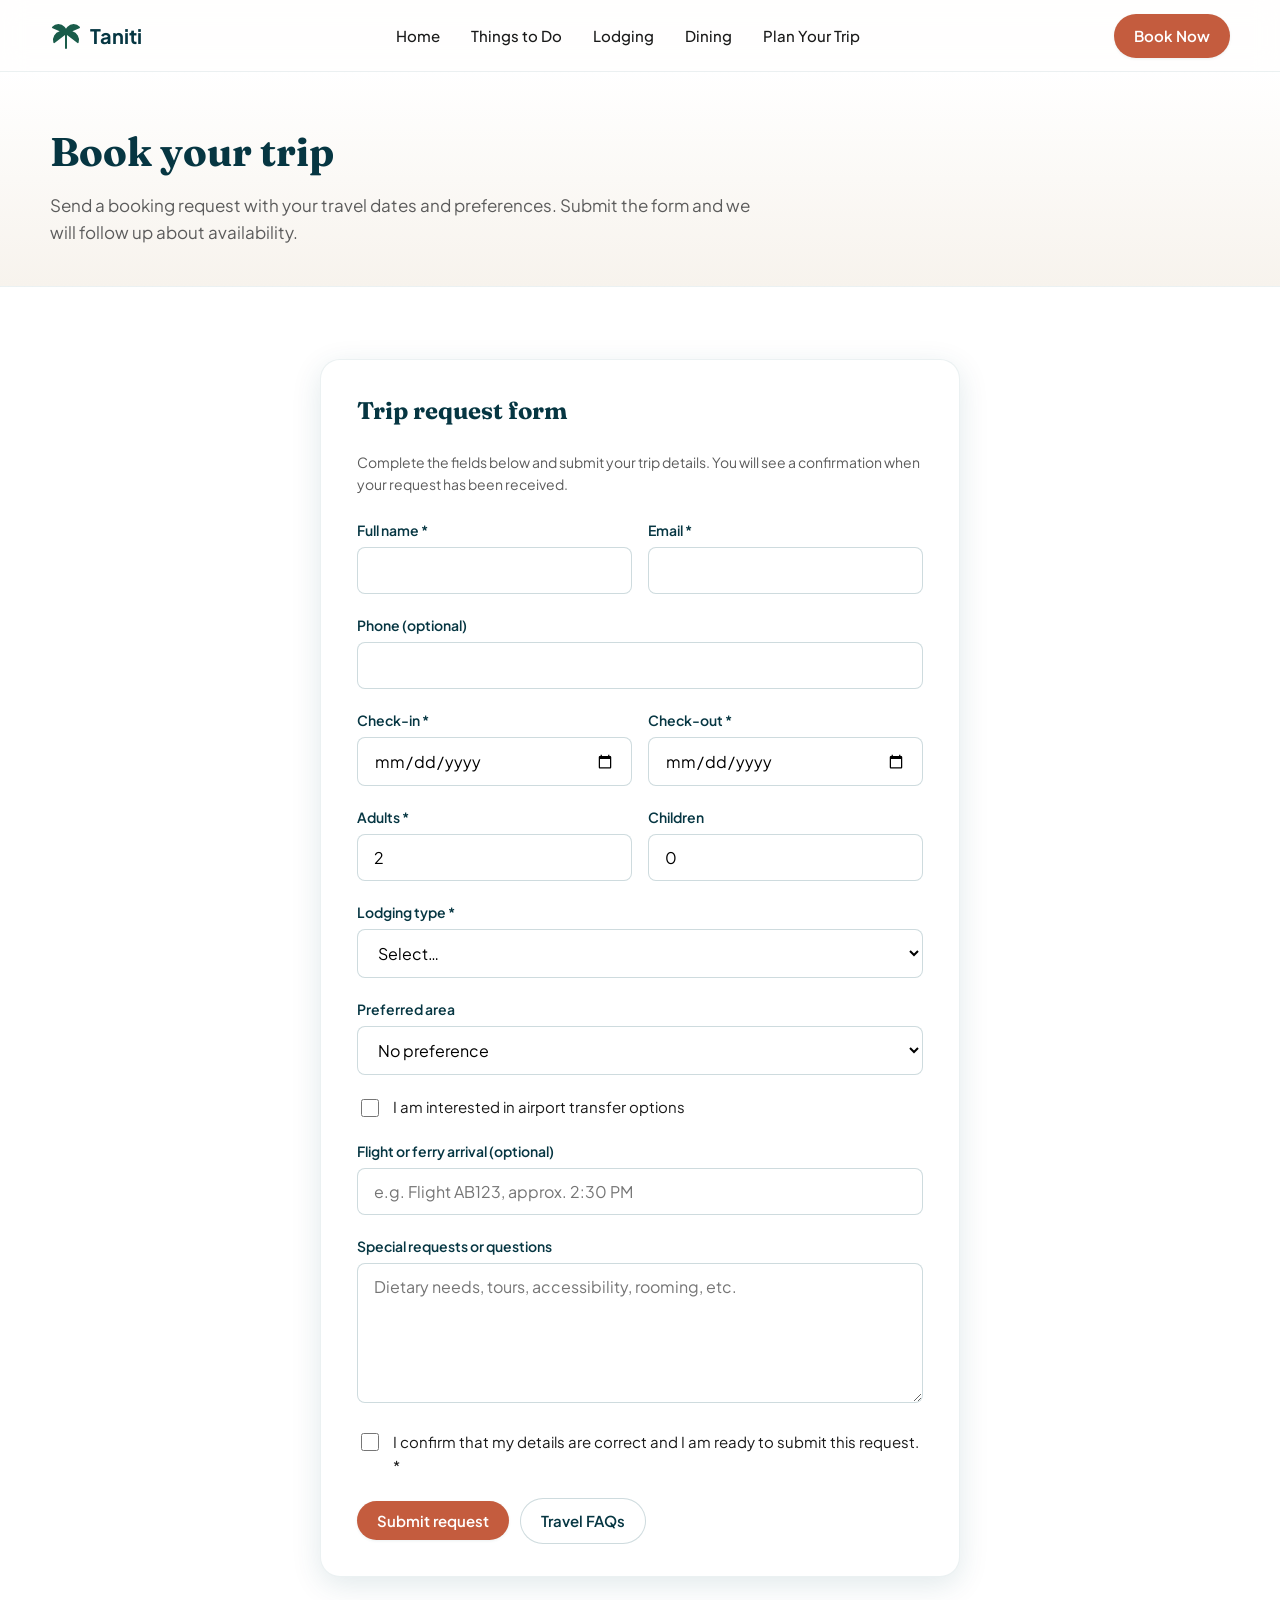
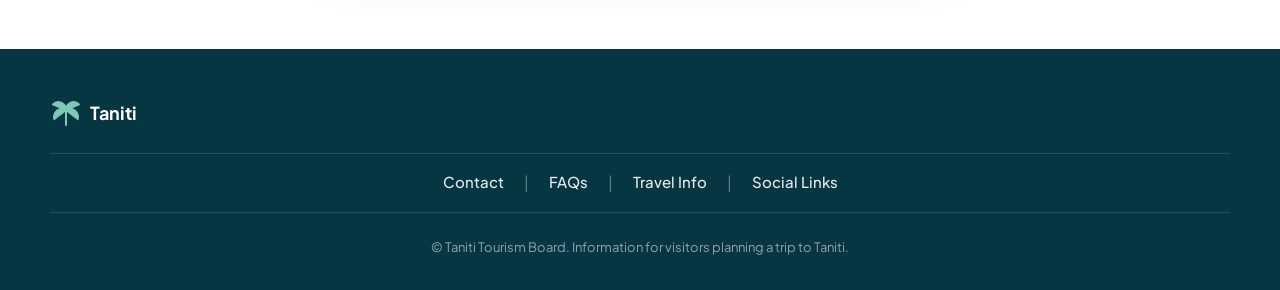
==== commit 04d8f332: "Simulate form submit for contact and booking without sending data Co-authored-by: Cursor <cursoragen" ====
--- a/booking.html
+++ b/booking.html
@@ -72,7 +72,7 @@
         <div class="container">
           <h1>Book your trip</h1>
           <p class="lead">
-            Send a booking request with your travel dates and preferences. You will review everything in your email app before it is sent.
+            Send a booking request with your travel dates and preferences. Submit the form and we will follow up about availability.
           </p>
         </div>
       </div>
@@ -84,16 +84,13 @@
               Trip request form
             </h2>
             <p class="form-hint">
-              Replace the default recipient in the site setup: edit the <code>data-recipient-email</code> attribute on this form in
-              <code>booking.html</code> to your real inbox (for example your tourism office email). Submissions open in the visitor’s mail app.
+              Complete the fields below and submit your trip details. You will see a confirmation when your request has been received.
             </p>
 
             <div id="booking-form-alert" class="form-alert" hidden tabindex="-1"></div>
 
-            <!-- Change the email below to where booking requests should go -->
             <form
               id="booking-form"
-              data-recipient-email="bookings@taniti.gov"
               novalidate
               aria-describedby="booking-form-title"
             >
@@ -190,18 +187,12 @@
 
               <div class="form-check">
                 <input id="consent" name="consent" type="checkbox" value="yes" required />
-                <label for="consent">I confirm that my details are correct and I am ready to send this request by email. *</label>
-              </div>
-
-              <button type="submit" class="btn btn-primary">Open email to send request</button>
+                <label for="consent">I confirm that my details are correct and I am ready to submit this request. *</label>
+              </div>
+
+              <button type="submit" class="btn btn-primary">Submit request</button>
               <a class="btn btn-secondary" href="faq.html" style="margin-left: 0.5rem">Travel FAQs</a>
             </form>
-
-            <div id="booking-summary-fallback" class="booking-summary-fallback" hidden>
-              <p style="margin: 0 0 0.5rem; font-weight: 600; font-size: 0.875rem">Request summary</p>
-              <pre id="booking-summary-text"></pre>
-              <button type="button" class="btn btn-secondary" id="booking-copy-summary">Copy request text</button>
-            </div>
           </div>
         </div>
       </section>
